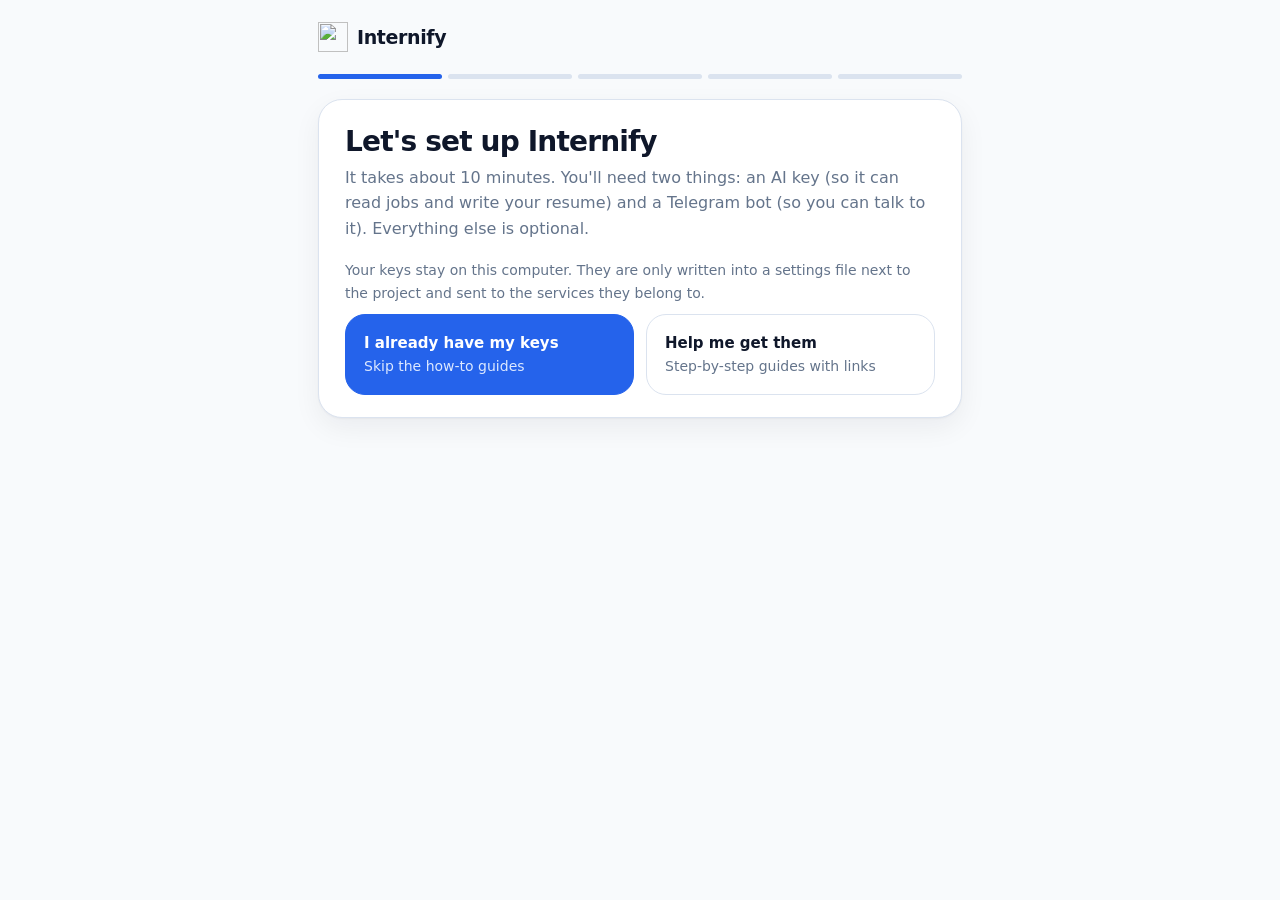
==== bot/setup/static/index.html @ 731e2d68 "Setup wizard (setup.sh / setup.bat): tests keys, finds your Telegram ID, writes .env; Gemini as a fr" ====
<!doctype html>
<html lang="en"><head><meta charset="utf-8"><meta name="viewport" content="width=device-width,initial-scale=1">
<title>Set up Internify</title><link rel="icon" href="/assets/brand/logo-mark.svg" type="image/svg+xml">
<style>
@font-face{font-family:"Inter";font-weight:400;font-display:swap;src:url(/assets/fonts/inter-latin-400-normal.woff2) format("woff2")}
@font-face{font-family:"Inter";font-weight:500;font-display:swap;src:url(/assets/fonts/inter-latin-500-normal.woff2) format("woff2")}
@font-face{font-family:"Inter";font-weight:600;font-display:swap;src:url(/assets/fonts/inter-latin-600-normal.woff2) format("woff2")}
@font-face{font-family:"Inter";font-weight:700;font-display:swap;src:url(/assets/fonts/inter-latin-700-normal.woff2) format("woff2")}
:root{color-scheme:light;--canvas:#F8FAFC;--card:#fff;--ink:#0F172A;--muted:#64748B;--line:#DBE3EF;--blue:#2563EB;--indigo:#1E40AF;--sky:#E0F2FE;--coral:#F97316;--ok:#15803D}
@media (prefers-color-scheme:dark){:root{color-scheme:dark;--canvas:#0F172A;--card:#16213A;--ink:#F8FAFC;--muted:#94A3B8;--line:#27344F;--sky:#12284B;--ok:#4ADE80}}
*{box-sizing:border-box}body{margin:0;background:var(--canvas);color:var(--ink);font:400 16px/1.6 Inter,ui-sans-serif,system-ui,-apple-system,"Segoe UI",Roboto,sans-serif;-webkit-font-smoothing:antialiased}
.wrap{max-width:680px;margin:0 auto;padding:22px 18px 60px}
.brand{display:flex;align-items:center;gap:9px;margin-bottom:22px}.brand img{width:30px;height:30px}.brand b{font-size:19px;letter-spacing:-.02em}.brand span{color:var(--muted);margin-left:auto;font-size:14px}
.steps{display:flex;gap:6px;margin:0 0 20px}.steps i{flex:1;height:5px;border-radius:3px;background:var(--line)}.steps i.on{background:var(--blue)}
.card{background:var(--card);border:1px solid var(--line);border-radius:24px;padding:26px 26px 22px;box-shadow:0 1px 2px rgba(15,23,42,.04),0 10px 28px rgba(15,23,42,.06)}
h1{font-size:28px;line-height:1.15;letter-spacing:-.03em;margin:0 0 6px}h2{font-size:17px;margin:22px 0 4px;letter-spacing:-.01em}
.lead{color:var(--muted);margin:0 0 18px}p{margin:8px 0}small,.muted{color:var(--muted);font-size:14px}
label{display:block;font-weight:600;font-size:14px;margin:16px 0 6px}
input,select{width:100%;font:inherit;padding:11px 14px;border:1px solid var(--line);border-radius:14px;background:var(--card);color:var(--ink)}
input:focus,select:focus{outline:2px solid var(--blue);outline-offset:1px}
.row{display:flex;gap:10px}.row>*{flex:1}.row .fit{flex:none}
button{font:600 15px/1 Inter,system-ui,sans-serif;border:1px solid var(--line);background:var(--card);color:var(--ink);padding:12px 20px;border-radius:999px;cursor:pointer}
button.primary{background:var(--blue);border-color:var(--blue);color:#fff}button.primary:hover{background:var(--indigo)}button:disabled{opacity:.5;cursor:default}
button.link{border:0;background:none;color:var(--blue);padding:0;font-weight:500}
.nav{display:flex;justify-content:space-between;align-items:center;margin-top:26px}
.choice{display:grid;grid-template-columns:1fr 1fr;gap:12px;margin:6px 0}
.opt{border:1.5px solid var(--line);border-radius:18px;padding:14px 16px;cursor:pointer;background:var(--card)}.opt.on{border-color:var(--blue);background:var(--sky)}.opt b{display:block}.opt small{display:block;margin-top:3px}
.tag{display:inline-block;font-size:11px;font-weight:700;letter-spacing:.06em;text-transform:uppercase;padding:2px 8px;border-radius:999px;background:var(--sky);color:var(--indigo);margin-left:6px}
.tag.warn{background:rgba(249,115,22,.14);color:#C2410C}
details{border:1px solid var(--line);border-radius:16px;padding:10px 14px;margin:14px 0;background:var(--canvas)}summary{cursor:pointer;font-weight:600;font-size:14px;color:var(--indigo)}
details ol{margin:10px 0 4px;padding-left:20px}details li{margin:5px 0}a{color:var(--blue)}
.msg{margin-top:10px;font-size:14px;min-height:20px}.msg.ok{color:var(--ok)}.msg.bad{color:#C2410C}
.big{display:grid;grid-template-columns:1fr 1fr;gap:12px;margin-top:10px}.big button{padding:18px;border-radius:20px;text-align:left;line-height:1.35}.big small{display:block;font-weight:400;margin-top:4px}
.sum{width:100%;border-collapse:collapse;margin:8px 0}.sum td{padding:9px 0;border-bottom:1px solid var(--line);font-size:15px}.sum td:last-child{text-align:right;color:var(--muted)}
.check{display:flex;gap:10px;align-items:flex-start;margin:14px 0 0;font-weight:400}.check input{width:auto;margin-top:5px}
.hide{display:none}.done h1{margin-top:6px}
@media(max-width:560px){.choice,.big{grid-template-columns:1fr}.card{padding:20px 18px}}
</style></head><body><div class="wrap">
<div class="brand"><img src="/assets/brand/logo-mark.svg" alt=""><b>Internify</b><span id="stepname"></span></div>
<div class="steps" id="bar"><i></i><i></i><i></i><i></i><i></i></div>

<div class="card" id="s0">
  <h1>Let's set up Internify</h1>
  <p class="lead">It takes about 10 minutes. You'll need two things: an AI key (so it can read jobs and write your resume) and a Telegram bot (so you can talk to it). Everything else is optional.</p>
  <p class="muted">Your keys stay on this computer. They are only written into a settings file next to the project and sent to the services they belong to.</p>
  <div class="big">
    <button class="primary" data-help="0">I already have my keys<small style="color:#DCE8FF">Skip the how-to guides</small></button>
    <button data-help="1">Help me get them<small>Step-by-step guides with links</small></button>
  </div>
</div>

<div class="card hide" id="s1">
  <h1>1. Choose your AI</h1><p class="lead">This is what reads job postings and writes your resume.</p>
  <div class="choice">
    <div class="opt on" data-p="openai"><b>OpenAI <span class="tag">Best quality</span></b><small>Pay as you go. You add a few dollars of credit and set your own limit.</small></div>
    <div class="opt" data-p="gemini"><b>Google Gemini <span class="tag warn">Free, experimental</span></b><small>Free tier, no card. Slower limits, and on the free tier Google may use what you send to improve its products.</small></div>
  </div>
  <div id="help-openai"><details class="how"><summary>How do I get an OpenAI key?</summary><ol>
    <li>Open <a href="https://platform.openai.com/api-keys" target="_blank" rel="noopener">platform.openai.com/api-keys</a> and sign in or create an account.</li>
    <li>Add credit at <a href="https://platform.openai.com/settings/organization/billing" target="_blank" rel="noopener">Billing</a>. A few dollars lasts a long time. This is separate from a ChatGPT subscription, which does not include API use.</li>
    <li>Back on the API keys page press <b>Create new secret key</b>, then copy it right away. OpenAI shows it only once.</li></ol></details></div>
  <div id="help-gemini" class="hide"><details class="how"><summary>How do I get a Gemini key?</summary><ol>
    <li>Open <a href="https://aistudio.google.com/apikey" target="_blank" rel="noopener">aistudio.google.com/apikey</a> and sign in with a Google account.</li>
    <li>Press <b>Create API key</b> and copy it.</li></ol></details></div>
  <label for="aikey">Paste your key</label>
  <div class="row"><input id="aikey" type="password" autocomplete="off" placeholder="sk-..."><button class="fit" id="aitest">Check key</button></div>
  <div class="msg" id="aimsg"></div>
  <details><summary>Models (chosen for you)</summary>
    <label>Reads job postings</label><input id="m_ex"><label>Checks the resume</label><input id="m_cr"><label>Writes the resume</label><input id="m_ge"><label>Finds your matching experience</label><input id="m_em">
    <p class="muted">Leave these as they are unless you know you want something else.</p></details>
  <div class="nav"><button data-back>Back</button><button class="primary" data-next id="n1">Next</button></div>
</div>

<div class="card hide" id="s2">
  <h1>2. Your Telegram bot</h1><p class="lead">You talk to Internify through your own private bot.</p>
  <details class="how"><summary>How do I make a bot?</summary><ol>
    <li>Open Telegram and search for <b>@BotFather</b> (the one with the blue tick), or open <a href="https://t.me/BotFather" target="_blank" rel="noopener">t.me/BotFather</a>.</li>
    <li>Send <b>/newbot</b>. Choose a name (anything), then a username that ends in <b>bot</b>.</li>
    <li>BotFather replies with a token that looks like <code>123456789:ABCdef…</code>. Copy it.</li></ol></details>
  <label for="tg">Paste the bot token</label>
  <div class="row"><input id="tg" type="password" autocomplete="off" placeholder="123456789:ABC..."><button class="fit" id="tgtest">Check token</button></div>
  <div class="msg" id="tgmsg"></div>
  <h2>Your Telegram ID</h2>
  <p class="muted">So that only you can use your bot. Open your bot in Telegram, press <b>Start</b>, send “hi”, then press the button.</p>
  <div class="row"><button class="fit" id="find">Find my ID</button><input id="uid" inputmode="numeric" placeholder="Your ID appears here"></div>
  <div class="msg" id="uidmsg"></div>
  <details><summary>It can't find it. Another way</summary><p>Message <a href="https://t.me/userinfobot" target="_blank" rel="noopener">@userinfobot</a> in Telegram. It replies with your ID (a number). Type it above.</p>
  <label class="check"><input type="checkbox" id="anyone"> I don't want to restrict it. Anyone who finds my bot may use it (and spend my AI credit).</label></details>
  <div class="nav"><button data-back>Back</button><button class="primary" data-next id="n2">Next</button></div>
</div>

<div class="card hide" id="s3">
  <h1>3. Extras</h1><p class="lead">All optional. You can change any of this later.</p>
  <h2>Daily job check</h2><p class="muted">Every day Internify looks at the job pages you choose and writes resumes for the best matches.</p>
  <div class="row"><div><label for="stime">Time</label><input id="stime" type="time" value="08:00"></div><div><label for="stz">Your timezone</label><input id="stz" list="tzs"></div></div>
  <datalist id="tzs"><option>Asia/Kuala_Lumpur</option><option>Asia/Singapore</option><option>Asia/Jakarta</option><option>Asia/Bangkok</option><option>Asia/Manila</option><option>Asia/Kolkata</option><option>Asia/Tokyo</option><option>Australia/Sydney</option><option>Europe/London</option><option>Europe/Berlin</option><option>America/New_York</option><option>America/Chicago</option><option>America/Los_Angeles</option><option>UTC</option></datalist>
  <h2>Reading blocked job pages</h2>
  <details class="how"><summary>What is ScrapingAnt and how do I get a key?</summary><ol><li>It helps Internify read job sites that block normal visits. Without it Internify still works, you just paste the job text a bit more often.</li><li>Sign up free at <a href="https://scrapingant.com" target="_blank" rel="noopener">scrapingant.com</a>, then copy the <b>API token</b> from your dashboard.</li></ol></details>
  <div class="row"><input id="sa" type="password" autocomplete="off" placeholder="ScrapingAnt token (optional)"><button class="fit" id="satest">Check</button></div>
  <div class="msg" id="samsg"></div>
  <details><summary>Save resumes to Google Drive and Sheets</summary>
    <p class="muted">Optional, and the most fiddly part. You can skip it now and do it later. The full guide is in <a href="https://github.com/adyhafetz/internify/blob/main/docs/domain_setup.md" target="_blank" rel="noopener">docs/domain_setup.md</a>, parts 3 and 4. If you already have the values, paste them here.</p>
    <label>Client ID</label><input data-g="GOOGLE_CLIENT_ID"><label>Client secret</label><input type="password" data-g="GOOGLE_CLIENT_SECRET"><label>Refresh token</label><input type="password" data-g="GOOGLE_REFRESH_TOKEN"><label>Sheet ID</label><input data-g="GOOGLE_SHEET_ID"><label>Drive folder ID</label><input data-g="GOOGLE_DRIVE_FOLDER_ID"></details>
  <label for="mail">Your email for the privacy page (optional)</label><input id="mail" type="email" placeholder="you@example.com">
  <div class="nav"><button data-back>Back</button><button class="primary" data-next>Next</button></div>
</div>

<div class="card hide" id="s4">
  <h1>4. Ready</h1><p class="lead">Check this, then start Internify.</p>
  <table class="sum" id="sum"></table>
  <div class="msg bad" id="savemsg"></div>
  <div class="nav"><button data-back>Back</button><button class="primary" id="go">Save and start Internify</button></div>
</div>

<div class="card hide done" id="s5">
  <h1>All set 🎉</h1>
  <p class="lead" id="doneLead">Your settings are saved.</p>
  <h2>What to do now</h2>
  <ol><li id="d1"></li><li>Open Telegram, find your bot and send <b>/start</b>.</li><li>Send your current resume as a PDF or Word file. Check the preview and tap <b>Replace what's saved</b>.</li><li>Paste a job link. That's it.</li></ol>
  <p class="muted">Want to watch the agents work? Open <a href="http://localhost:8080/live">localhost:8080/live</a> once it is running. This page is optional. You can close this tab.</p>
</div>
</div>
<script>
"use strict";
const $ = s => document.querySelector(s), $$ = s => [...document.querySelectorAll(s)];
const S = { step: 0, provider: "openai", aiOk: false, tgOk: false, bot: "", has: {}, launcher: false };
const names = ["", "AI", "Telegram", "Extras", "Review", ""];
async function post(url, body) { try { const r = await fetch(url, { method: "POST", headers: { "Content-Type": "application/json" }, body: JSON.stringify(body || {}) }); return await r.json(); } catch (e) { return { ok: false, message: "I lost the connection to the setup page. Is it still running?" }; } }
function say(el, r, okText) { el.className = "msg " + (r.ok ? "ok" : "bad"); el.textContent = (r.ok ? "✓ " : "") + (r.message || okText || ""); }
function show(n) {
  S.step = n; $$(".card").forEach((c, i) => c.classList.toggle("hide", i !== n));
  $$("#bar i").forEach((b, i) => b.classList.toggle("on", i <= n)); $("#stepname").textContent = names[n] ? `Step ${n} of 4` : "";
  if (n === 4) review(); window.scrollTo(0, 0);
}
$$("[data-help]").forEach(b => b.onclick = () => { $$("details.how").forEach(d => d.open = b.dataset.help === "1"); show(1); });
$$("[data-back]").forEach(b => b.onclick = () => show(Math.max(0, S.step - 1)));
$$("[data-next]").forEach(b => b.onclick = () => next());
function next() {
  if (S.step === 1 && !S.aiOk && !S.has[S.provider === "gemini" ? "GEMINI_API_KEY" : "OPENAI_API_KEY"] ) { say($("#aimsg"), { ok: false, message: "Press “Check key” first, so we know it works." }); return; }
  if (S.step === 2 && !S.tgOk && !S.has.TELEGRAM_BOT_TOKEN) { say($("#tgmsg"), { ok: false, message: "Press “Check token” first." }); return; }
  if (S.step === 2 && !$("#uid").value.trim() && !$("#anyone").checked && !S.hasIds) { say($("#uidmsg"), { ok: false, message: "I need your Telegram ID so only you can use the bot. Press “Find my ID”." }); return; }
  show(S.step + 1);
}
function chooseProvider(p) {
  S.provider = p; S.aiOk = false; $$(".opt").forEach(o => o.classList.toggle("on", o.dataset.p === p));
  $("#help-openai").classList.toggle("hide", p !== "openai"); $("#help-gemini").classList.toggle("hide", p !== "gemini");
  $("#aikey").placeholder = p === "gemini" ? "AIza..." : "sk-..."; $("#aimsg").textContent = ""; ["m_ex", "m_cr", "m_ge", "m_em"].forEach(i => $("#" + i).value = "");
}
$$(".opt").forEach(o => o.onclick = () => chooseProvider(o.dataset.p));
$("#aitest").onclick = async () => {
  $("#aitest").disabled = true; $("#aimsg").className = "msg"; $("#aimsg").textContent = "Checking…";
  const r = await post("/api/test/ai", { provider: S.provider, key: $("#aikey").value }); $("#aitest").disabled = false;
  S.aiOk = !!r.ok; say($("#aimsg"), r);
  if (r.ok && r.models) { const m = r.models; $("#m_ex").value = m.EXTRACTOR_MODEL || ""; $("#m_cr").value = m.CRITIC_MODEL || ""; $("#m_ge").value = m.GENERATOR_MODEL || ""; $("#m_em").value = m.EMBEDDING_MODEL || ""; }
};
$("#tgtest").onclick = async () => {
  $("#tgtest").disabled = true; $("#tgmsg").className = "msg"; $("#tgmsg").textContent = "Checking…";
  const r = await post("/api/test/telegram", { token: $("#tg").value }); $("#tgtest").disabled = false;
  S.tgOk = !!r.ok; S.bot = r.username || ""; say($("#tgmsg"), r);
};
$("#find").onclick = async () => {
  if (!$("#tg").value.trim()) { say($("#uidmsg"), { ok: false, message: "Paste and check the bot token first." }); return; }
  $("#find").disabled = true; $("#uidmsg").className = "msg"; $("#uidmsg").textContent = "Looking…";
  const r = await post("/api/telegram/detect", { token: $("#tg").value }); $("#find").disabled = false;
  if (r.ok && r.found) { $("#uid").value = r.user_id; } say($("#uidmsg"), r.ok && !r.found ? { ok: false, message: r.message } : r);
};
$("#satest").onclick = async () => {
  $("#samsg").className = "msg"; $("#samsg").textContent = "Checking… (this can take a few seconds)";
  say($("#samsg"), await post("/api/test/scrapingant", { key: $("#sa").value }));
};
function mask(v) { return v ? (v.length > 10 ? v.slice(0, 4) + "…" + v.slice(-3) : "•••") : ""; }
function review() {
  const g = {}; $$("[data-g]").forEach(i => { if (i.value.trim()) g[i.dataset.g] = i.value.trim(); });
  const rows = [["AI", S.provider === "gemini" ? "Google Gemini (free)" : "OpenAI"], ["AI key", mask($("#aikey").value) || "kept from before"],
    ["Telegram bot", S.bot ? "@" + S.bot : (S.has.TELEGRAM_BOT_TOKEN ? "kept from before" : "")],
    ["Only you can use it", $("#uid").value.trim() ? "yes (ID " + $("#uid").value.trim() + ")" : ($("#anyone").checked ? "no, anyone can" : (S.hasIds ? "yes (kept from before)" : "missing"))],
    ["Daily job check", $("#stime").value + " " + $("#stz").value], ["ScrapingAnt", $("#sa").value.trim() ? "added" : "not used"],
    ["Google Drive and Sheets", Object.keys(g).length ? "added" : "not now"]];
  $("#sum").innerHTML = rows.map(r => `<tr><td>${r[0]}</td><td>${r[1]}</td></tr>`).join(""); $("#savemsg").textContent = "";
}
$("#go").onclick = async () => {
  $("#go").disabled = true; $("#savemsg").textContent = "";
  const google = {}; $$("[data-g]").forEach(i => { if (i.value.trim()) google[i.dataset.g] = i.value.trim(); });
  const r = await post("/api/save", { provider: S.provider, ai_key: $("#aikey").value, models: { EXTRACTOR_MODEL: $("#m_ex").value, CRITIC_MODEL: $("#m_cr").value, GENERATOR_MODEL: $("#m_ge").value, EMBEDDING_MODEL: $("#m_em").value },
    telegram_token: $("#tg").value, user_id: $("#uid").value, anyone_can_use: $("#anyone").checked, scrapingant_key: $("#sa").value, scan_time: $("#stime").value, scan_timezone: $("#stz").value, contact_email: $("#mail").value, google });
  if (!r.ok) { $("#go").disabled = false; $("#savemsg").textContent = r.message; return; }
  await post("/api/finish");
  $("#d1").innerHTML = S.launcher ? "Internify is starting now. Leave the window you ran the setup in open until it says it is running." : "Start it: run <code>docker compose up -d --build</code> (or <code>python -m bot.main</code> if you do not use Docker).";
  show(5);
};
(async () => {
  $("#stz").value = Intl.DateTimeFormat().resolvedOptions().timeZone || "UTC";
  try {
    const st = await (await fetch("/api/state")).json(); S.has = st.has; S.launcher = st.launcher; S.hasIds = !!st.has.TELEGRAM_ALLOWED_USER_IDS;
    if (st.provider === "gemini") chooseProvider("gemini"); if (st.scan_time) $("#stime").value = st.scan_time; if (st.scan_timezone) $("#stz").value = st.scan_timezone; if (st.contact_email) $("#mail").value = st.contact_email;
    const m = st.models || {}; $("#m_ex").value = m.EXTRACTOR_MODEL || ""; $("#m_cr").value = m.CRITIC_MODEL || ""; $("#m_ge").value = m.GENERATOR_MODEL || ""; $("#m_em").value = m.EMBEDDING_MODEL || "";
    if (st.has.OPENAI_API_KEY || st.has.GEMINI_API_KEY || st.has.TELEGRAM_BOT_TOKEN) $("#s0 .lead").textContent += " You already have some settings saved; anything you leave blank is kept.";
  } catch (e) {}
  show(0);
})();
</script></body></html>
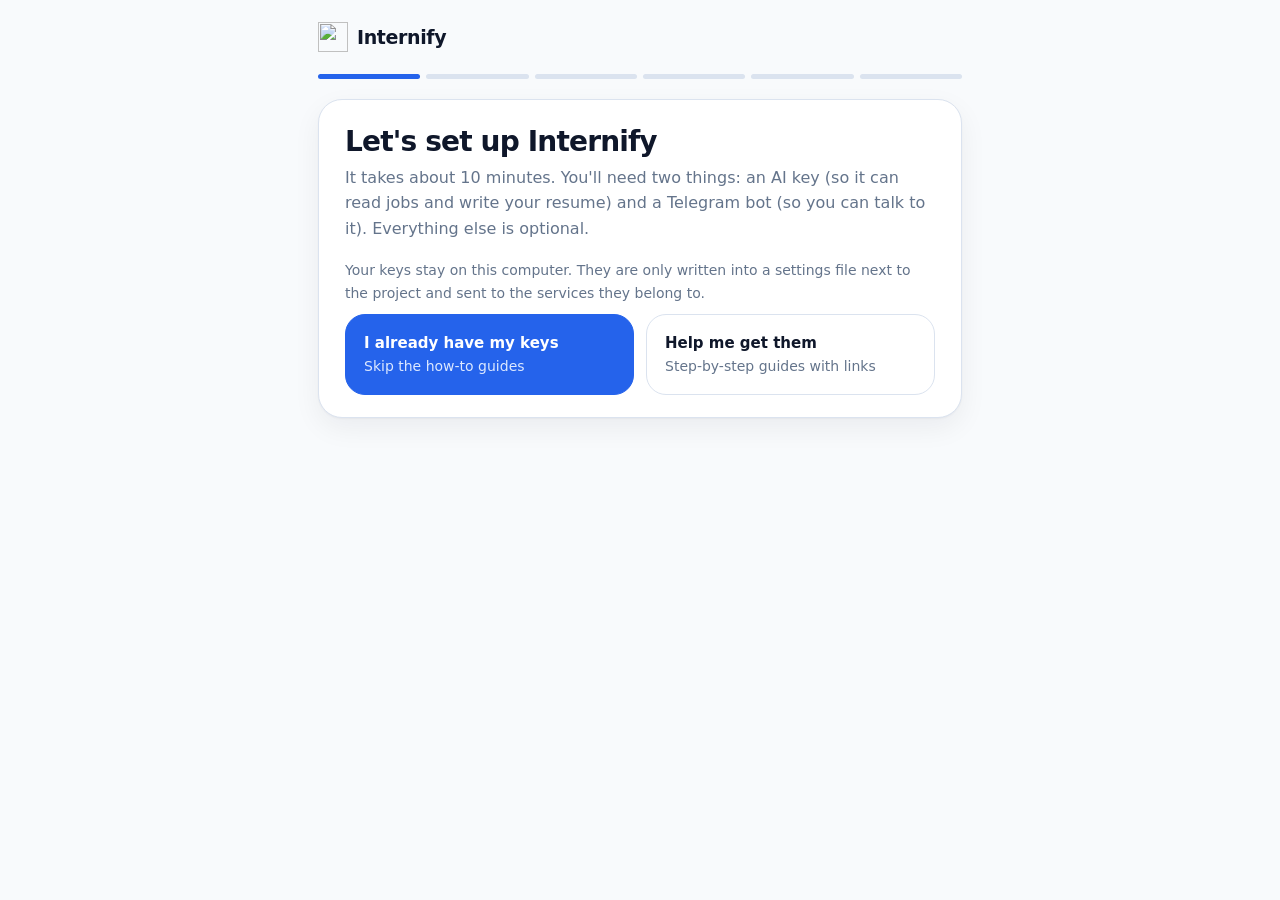
==== commit b51ae9bf: "Setup page: light mode only, Google sign-in with automatic Drive folder and tracker sheet, dashboard" ====
--- a/bot/setup/static/index.html
+++ b/bot/setup/static/index.html
@@ -7,7 +7,6 @@
 @font-face{font-family:"Inter";font-weight:600;font-display:swap;src:url(/assets/fonts/inter-latin-600-normal.woff2) format("woff2")}
 @font-face{font-family:"Inter";font-weight:700;font-display:swap;src:url(/assets/fonts/inter-latin-700-normal.woff2) format("woff2")}
 :root{color-scheme:light;--canvas:#F8FAFC;--card:#fff;--ink:#0F172A;--muted:#64748B;--line:#DBE3EF;--blue:#2563EB;--indigo:#1E40AF;--sky:#E0F2FE;--coral:#F97316;--ok:#15803D}
-@media (prefers-color-scheme:dark){:root{color-scheme:dark;--canvas:#0F172A;--card:#16213A;--ink:#F8FAFC;--muted:#94A3B8;--line:#27344F;--sky:#12284B;--ok:#4ADE80}}
 *{box-sizing:border-box}body{margin:0;background:var(--canvas);color:var(--ink);font:400 16px/1.6 Inter,ui-sans-serif,system-ui,-apple-system,"Segoe UI",Roboto,sans-serif;-webkit-font-smoothing:antialiased}
 .wrap{max-width:680px;margin:0 auto;padding:22px 18px 60px}
 .brand{display:flex;align-items:center;gap:9px;margin-bottom:22px}.brand img{width:30px;height:30px}.brand b{font-size:19px;letter-spacing:-.02em}.brand span{color:var(--muted);margin-left:auto;font-size:14px}
@@ -37,7 +36,7 @@
 @media(max-width:560px){.choice,.big{grid-template-columns:1fr}.card{padding:20px 18px}}
 </style></head><body><div class="wrap">
 <div class="brand"><img src="/assets/brand/logo-mark.svg" alt=""><b>Internify</b><span id="stepname"></span></div>
-<div class="steps" id="bar"><i></i><i></i><i></i><i></i><i></i></div>
+<div class="steps" id="bar"><i></i><i></i><i></i><i></i><i></i><i></i></div>
 
 <div class="card" id="s0">
   <h1>Let's set up Internify</h1>
@@ -98,21 +97,43 @@
   <details class="how"><summary>What is ScrapingAnt and how do I get a key?</summary><ol><li>It helps Internify read job sites that block normal visits. Without it Internify still works, you just paste the job text a bit more often.</li><li>Sign up free at <a href="https://scrapingant.com" target="_blank" rel="noopener">scrapingant.com</a>, then copy the <b>API token</b> from your dashboard.</li></ol></details>
   <div class="row"><input id="sa" type="password" autocomplete="off" placeholder="ScrapingAnt token (optional)"><button class="fit" id="satest">Check</button></div>
   <div class="msg" id="samsg"></div>
-  <details><summary>Save resumes to Google Drive and Sheets</summary>
-    <p class="muted">Optional, and the most fiddly part. You can skip it now and do it later. The full guide is in <a href="https://github.com/adyhafetz/internify/blob/main/docs/domain_setup.md" target="_blank" rel="noopener">docs/domain_setup.md</a>, parts 3 and 4. If you already have the values, paste them here.</p>
-    <label>Client ID</label><input data-g="GOOGLE_CLIENT_ID"><label>Client secret</label><input type="password" data-g="GOOGLE_CLIENT_SECRET"><label>Refresh token</label><input type="password" data-g="GOOGLE_REFRESH_TOKEN"><label>Sheet ID</label><input data-g="GOOGLE_SHEET_ID"><label>Drive folder ID</label><input data-g="GOOGLE_DRIVE_FOLDER_ID"></details>
-  <label for="mail">Your email for the privacy page (optional)</label><input id="mail" type="email" placeholder="you@example.com">
+  <details><summary>Advanced: dashboard key and contact email</summary>
+    <label for="dkey">Dashboard key</label>
+    <div class="row"><input id="dkey" autocomplete="off" placeholder="Leave empty on your own computer"><button class="fit" id="dgen">Make one</button></div>
+    <p class="muted">The live dashboard (a page that shows the agents working) is optional. You only need a key if you put it on the internet with your own domain. Running it on your own computer, leave this empty.</p>
+    <label for="mail">Your email for the privacy page</label><input id="mail" type="email" placeholder="you@example.com">
+    <p class="muted">Only needed if you publish the website pages on your own domain (Google asks for a contact address).</p></details>
   <div class="nav"><button data-back>Back</button><button class="primary" data-next>Next</button></div>
 </div>
 
 <div class="card hide" id="s4">
-  <h1>4. Ready</h1><p class="lead">Check this, then start Internify.</p>
+  <h1>4. Google Drive and Sheets</h1>
+  <p class="lead">Optional. Saves every resume PDF to your Google Drive and keeps a tracker spreadsheet of your applications. Without it, resumes still arrive in Telegram and are tracked on your computer. You can skip this and run setup again later.</p>
+  <details class="how"><summary>How do I set this up? (about 10 minutes)</summary><ol>
+    <li>Open <a href="https://console.cloud.google.com/projectcreate" target="_blank" rel="noopener">Google Cloud Console</a> and create a project called <b>Internify</b>.</li>
+    <li>Open <a href="https://console.cloud.google.com/apis/library/drive.googleapis.com" target="_blank" rel="noopener">Google Drive API</a> and <a href="https://console.cloud.google.com/apis/library/sheets.googleapis.com" target="_blank" rel="noopener">Google Sheets API</a> and press <b>Enable</b> on each.</li>
+    <li>Open the <a href="https://console.cloud.google.com/auth/overview" target="_blank" rel="noopener">consent screen (Google Auth Platform)</a> → <b>Get started</b>. App name <b>Internify</b>, your email, audience <b>External</b>. Under <b>Data access</b> add the scopes <code>…/auth/drive</code> and <code>…/auth/spreadsheets</code>.</li>
+    <li><b>Important:</b> under <b>Audience</b> press <b>Publish app</b>. If you leave it in Testing, Google cancels the connection after 7 days. Google will later show an "unverified app" warning when you sign in. That is normal for your own app: press <b>Advanced → Go to Internify</b>.</li>
+    <li>Open <a href="https://console.cloud.google.com/auth/clients" target="_blank" rel="noopener">Clients</a> → <b>Create client</b> → type <b>Desktop app</b> → Create. Copy the <b>Client ID</b> and <b>Client secret</b> and paste them below.</li></ol>
+    <p class="muted">More detail: <a href="https://github.com/adyhafetz/internify/blob/main/docs/domain_setup.md" target="_blank" rel="noopener">docs/domain_setup.md</a>, part 3.</p></details>
+  <label for="gid">Client ID</label><input id="gid" data-g="GOOGLE_CLIENT_ID" autocomplete="off" placeholder="1234…apps.googleusercontent.com">
+  <label for="gsec">Client secret</label><input id="gsec" data-g="GOOGLE_CLIENT_SECRET" type="password" autocomplete="off" placeholder="GOCSPX-…">
+  <div class="row" style="margin-top:14px"><button class="fit" id="gconn">Connect Google</button><button class="fit" id="gmake" disabled>Create my folder and sheet</button></div>
+  <div class="msg" id="gmsg"></div>
+  <details><summary>I already have these (refresh token, sheet ID, folder ID)</summary>
+    <label>Refresh token</label><input type="password" data-g="GOOGLE_REFRESH_TOKEN"><label>Sheet ID</label><input data-g="GOOGLE_SHEET_ID"><label>Drive folder ID</label><input data-g="GOOGLE_DRIVE_FOLDER_ID">
+    <p class="muted">If you fill these in, also paste the Client ID and secret above (without pressing Connect).</p></details>
+  <div class="nav"><button data-back>Back</button><button class="primary" data-next>Next</button></div>
+</div>
+
+<div class="card hide" id="s5">
+  <h1>5. Ready</h1><p class="lead">Check this, then start Internify.</p>
   <table class="sum" id="sum"></table>
   <div class="msg bad" id="savemsg"></div>
   <div class="nav"><button data-back>Back</button><button class="primary" id="go">Save and start Internify</button></div>
 </div>
 
-<div class="card hide done" id="s5">
+<div class="card hide done" id="s6">
   <h1>All set 🎉</h1>
   <p class="lead" id="doneLead">Your settings are saved.</p>
   <h2>What to do now</h2>
@@ -124,13 +145,13 @@
 "use strict";
 const $ = s => document.querySelector(s), $$ = s => [...document.querySelectorAll(s)];
 const S = { step: 0, provider: "openai", aiOk: false, tgOk: false, bot: "", has: {}, launcher: false };
-const names = ["", "AI", "Telegram", "Extras", "Review", ""];
+const names = ["", "AI", "Telegram", "Extras", "Google", "Review", ""];
 async function post(url, body) { try { const r = await fetch(url, { method: "POST", headers: { "Content-Type": "application/json" }, body: JSON.stringify(body || {}) }); return await r.json(); } catch (e) { return { ok: false, message: "I lost the connection to the setup page. Is it still running?" }; } }
 function say(el, r, okText) { el.className = "msg " + (r.ok ? "ok" : "bad"); el.textContent = (r.ok ? "✓ " : "") + (r.message || okText || ""); }
 function show(n) {
   S.step = n; $$(".card").forEach((c, i) => c.classList.toggle("hide", i !== n));
-  $$("#bar i").forEach((b, i) => b.classList.toggle("on", i <= n)); $("#stepname").textContent = names[n] ? `Step ${n} of 4` : "";
-  if (n === 4) review(); window.scrollTo(0, 0);
+  $$("#bar i").forEach((b, i) => b.classList.toggle("on", i <= n)); $("#stepname").textContent = names[n] ? `Step ${n} of 5` : "";
+  if (n === 5) review(); window.scrollTo(0, 0);
 }
 $$("[data-help]").forEach(b => b.onclick = () => { $$("details.how").forEach(d => d.open = b.dataset.help === "1"); show(1); });
 $$("[data-back]").forEach(b => b.onclick = () => show(Math.max(0, S.step - 1)));
@@ -168,6 +189,24 @@
   $("#samsg").className = "msg"; $("#samsg").textContent = "Checking… (this can take a few seconds)";
   say($("#samsg"), await post("/api/test/scrapingant", { key: $("#sa").value }));
 };
+$("#dgen").onclick = () => { const a = new Uint8Array(16); crypto.getRandomValues(a); $("#dkey").value = [...a].map(x => x.toString(16).padStart(2, "0")).join(""); };
+let gpoll = null;
+$("#gconn").onclick = async () => {
+  const r = await post("/api/google/start", { client_id: $("#gid").value, client_secret: $("#gsec").value });
+  if (!r.ok) { say($("#gmsg"), r); return; }
+  window.open(r.auth_url, "_blank", "noopener");
+  $("#gmsg").className = "msg"; $("#gmsg").textContent = "A Google sign-in tab opened. Sign in, allow access, then come back here. (If you see an “unverified app” warning, press Advanced → Go to Internify.)";
+  clearInterval(gpoll);
+  gpoll = setInterval(async () => {
+    const st = await (await fetch("/api/google/status")).json();
+    if (st.connected) { clearInterval(gpoll); S.gConnected = true; $("#gmake").disabled = false; say($("#gmsg"), { ok: true, message: "Connected to Google. Now press “Create my folder and sheet”." }); }
+  }, 2000);
+};
+$("#gmake").onclick = async () => {
+  $("#gmake").disabled = true; $("#gmsg").className = "msg"; $("#gmsg").textContent = "Creating…";
+  const r = await post("/api/google/create"); $("#gmake").disabled = false; say($("#gmsg"), r);
+  if (r.ok) { S.gCreated = true; $("#gmsg").innerHTML += ` <a href="${r.folder_url}" target="_blank" rel="noopener">Open the folder</a> · <a href="${r.sheet_url}" target="_blank" rel="noopener">Open the sheet</a>`; }
+};
 function mask(v) { return v ? (v.length > 10 ? v.slice(0, 4) + "…" + v.slice(-3) : "•••") : ""; }
 function review() {
   const g = {}; $$("[data-g]").forEach(i => { if (i.value.trim()) g[i.dataset.g] = i.value.trim(); });
@@ -175,18 +214,19 @@
     ["Telegram bot", S.bot ? "@" + S.bot : (S.has.TELEGRAM_BOT_TOKEN ? "kept from before" : "")],
     ["Only you can use it", $("#uid").value.trim() ? "yes (ID " + $("#uid").value.trim() + ")" : ($("#anyone").checked ? "no, anyone can" : (S.hasIds ? "yes (kept from before)" : "missing"))],
     ["Daily job check", $("#stime").value + " " + $("#stz").value], ["ScrapingAnt", $("#sa").value.trim() ? "added" : "not used"],
-    ["Google Drive and Sheets", Object.keys(g).length ? "added" : "not now"]];
+    ["Google Drive and Sheets", S.gCreated ? "connected, folder and sheet created" : (S.gConnected ? "connected (no sheet created yet)" : (Object.keys(g).length ? "values added by hand" : "not now"))],
+    ["Dashboard key", $("#dkey").value.trim() ? "set" : "none (fine on your own computer)"]];
   $("#sum").innerHTML = rows.map(r => `<tr><td>${r[0]}</td><td>${r[1]}</td></tr>`).join(""); $("#savemsg").textContent = "";
 }
 $("#go").onclick = async () => {
   $("#go").disabled = true; $("#savemsg").textContent = "";
   const google = {}; $$("[data-g]").forEach(i => { if (i.value.trim()) google[i.dataset.g] = i.value.trim(); });
   const r = await post("/api/save", { provider: S.provider, ai_key: $("#aikey").value, models: { EXTRACTOR_MODEL: $("#m_ex").value, CRITIC_MODEL: $("#m_cr").value, GENERATOR_MODEL: $("#m_ge").value, EMBEDDING_MODEL: $("#m_em").value },
-    telegram_token: $("#tg").value, user_id: $("#uid").value, anyone_can_use: $("#anyone").checked, scrapingant_key: $("#sa").value, scan_time: $("#stime").value, scan_timezone: $("#stz").value, contact_email: $("#mail").value, google });
+    telegram_token: $("#tg").value, user_id: $("#uid").value, anyone_can_use: $("#anyone").checked, scrapingant_key: $("#sa").value, scan_time: $("#stime").value, scan_timezone: $("#stz").value, contact_email: $("#mail").value, dashboard_key: $("#dkey").value, google });
   if (!r.ok) { $("#go").disabled = false; $("#savemsg").textContent = r.message; return; }
   await post("/api/finish");
   $("#d1").innerHTML = S.launcher ? "Internify is starting now. Leave the window you ran the setup in open until it says it is running." : "Start it: run <code>docker compose up -d --build</code> (or <code>python -m bot.main</code> if you do not use Docker).";
-  show(5);
+  show(6);
 };
 (async () => {
   $("#stz").value = Intl.DateTimeFormat().resolvedOptions().timeZone || "UTC";
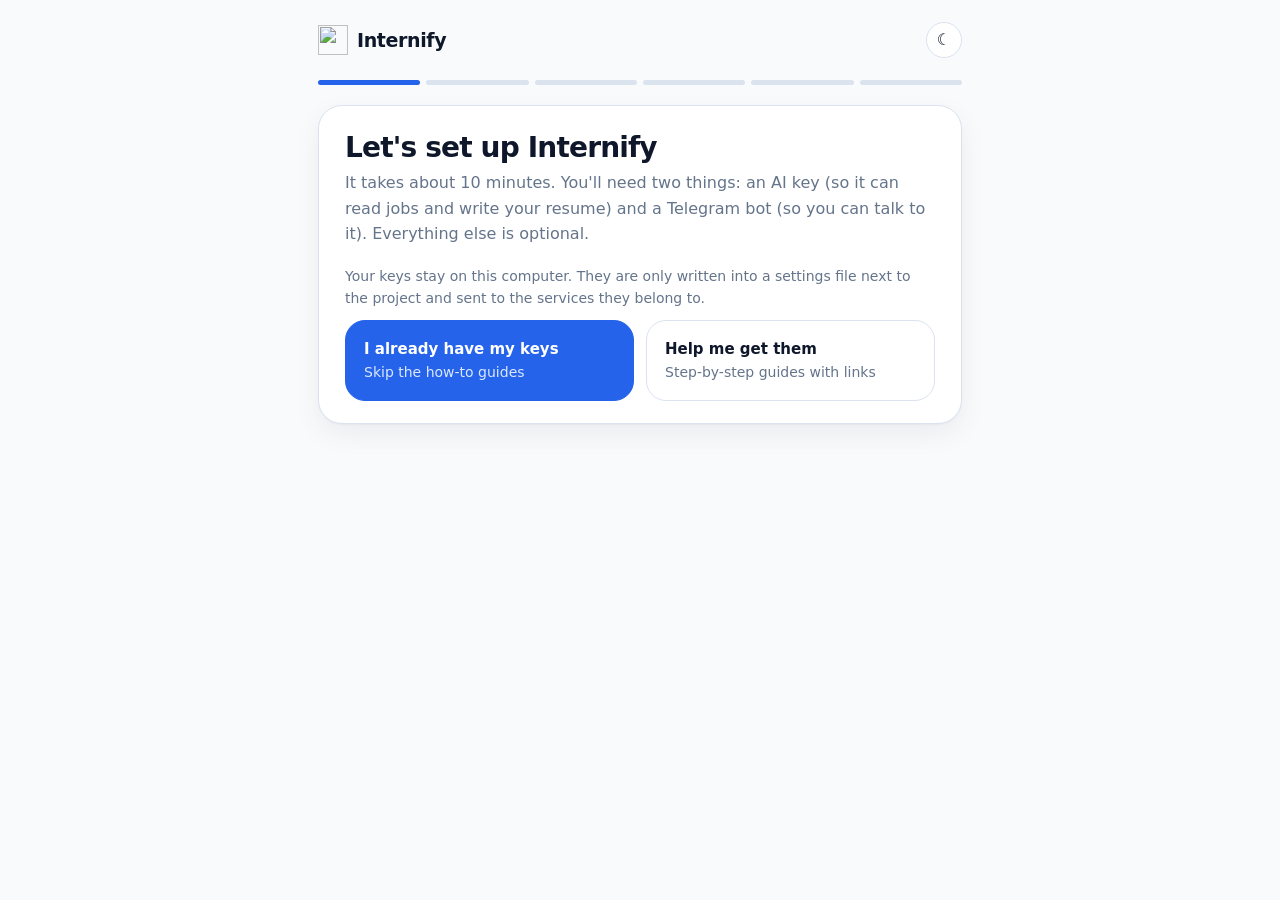
==== commit e19b8d32: "Setup page: light by default with a light/dark toggle; setup scripts rebuild the page so updates sho" ====
--- a/bot/setup/static/index.html
+++ b/bot/setup/static/index.html
@@ -6,10 +6,12 @@
 @font-face{font-family:"Inter";font-weight:500;font-display:swap;src:url(/assets/fonts/inter-latin-500-normal.woff2) format("woff2")}
 @font-face{font-family:"Inter";font-weight:600;font-display:swap;src:url(/assets/fonts/inter-latin-600-normal.woff2) format("woff2")}
 @font-face{font-family:"Inter";font-weight:700;font-display:swap;src:url(/assets/fonts/inter-latin-700-normal.woff2) format("woff2")}
+:root[data-theme="dark"]{color-scheme:dark;--canvas:#0F172A;--card:#16213A;--ink:#F8FAFC;--muted:#94A3B8;--line:#27344F;--sky:#12284B;--ok:#4ADE80;--indigo:#BFDBFE}
 :root{color-scheme:light;--canvas:#F8FAFC;--card:#fff;--ink:#0F172A;--muted:#64748B;--line:#DBE3EF;--blue:#2563EB;--indigo:#1E40AF;--sky:#E0F2FE;--coral:#F97316;--ok:#15803D}
 *{box-sizing:border-box}body{margin:0;background:var(--canvas);color:var(--ink);font:400 16px/1.6 Inter,ui-sans-serif,system-ui,-apple-system,"Segoe UI",Roboto,sans-serif;-webkit-font-smoothing:antialiased}
 .wrap{max-width:680px;margin:0 auto;padding:22px 18px 60px}
 .brand{display:flex;align-items:center;gap:9px;margin-bottom:22px}.brand img{width:30px;height:30px}.brand b{font-size:19px;letter-spacing:-.02em}.brand span{color:var(--muted);margin-left:auto;font-size:14px}
+.theme{margin-left:12px;width:36px;height:36px;padding:0;display:grid;place-items:center;font-size:16px}
 .steps{display:flex;gap:6px;margin:0 0 20px}.steps i{flex:1;height:5px;border-radius:3px;background:var(--line)}.steps i.on{background:var(--blue)}
 .card{background:var(--card);border:1px solid var(--line);border-radius:24px;padding:26px 26px 22px;box-shadow:0 1px 2px rgba(15,23,42,.04),0 10px 28px rgba(15,23,42,.06)}
 h1{font-size:28px;line-height:1.15;letter-spacing:-.03em;margin:0 0 6px}h2{font-size:17px;margin:22px 0 4px;letter-spacing:-.01em}
@@ -35,7 +37,7 @@
 .hide{display:none}.done h1{margin-top:6px}
 @media(max-width:560px){.choice,.big{grid-template-columns:1fr}.card{padding:20px 18px}}
 </style></head><body><div class="wrap">
-<div class="brand"><img src="/assets/brand/logo-mark.svg" alt=""><b>Internify</b><span id="stepname"></span></div>
+<div class="brand"><img src="/assets/brand/logo-mark.svg" alt=""><b>Internify</b><span id="stepname"></span><button class="theme" id="theme" aria-label="Switch between light and dark">☾</button></div>
 <div class="steps" id="bar"><i></i><i></i><i></i><i></i><i></i><i></i></div>
 
 <div class="card" id="s0">
@@ -143,6 +145,15 @@
 </div>
 <script>
 "use strict";
+(function () {   // light unless you choose dark
+  let t = "light"; try { t = localStorage.getItem("internify-setup-theme") || "light"; } catch (e) {}
+  document.documentElement.dataset.theme = t;
+  window.addEventListener("DOMContentLoaded", () => {
+    const b = document.getElementById("theme"), sync = () => { b.textContent = document.documentElement.dataset.theme === "dark" ? "☀" : "☾"; };
+    b.onclick = () => { const n = document.documentElement.dataset.theme === "dark" ? "light" : "dark"; document.documentElement.dataset.theme = n; try { localStorage.setItem("internify-setup-theme", n); } catch (e) {} sync(); };
+    sync();
+  });
+})();
 const $ = s => document.querySelector(s), $$ = s => [...document.querySelectorAll(s)];
 const S = { step: 0, provider: "openai", aiOk: false, tgOk: false, bot: "", has: {}, launcher: false };
 const names = ["", "AI", "Telegram", "Extras", "Google", "Review", ""];
